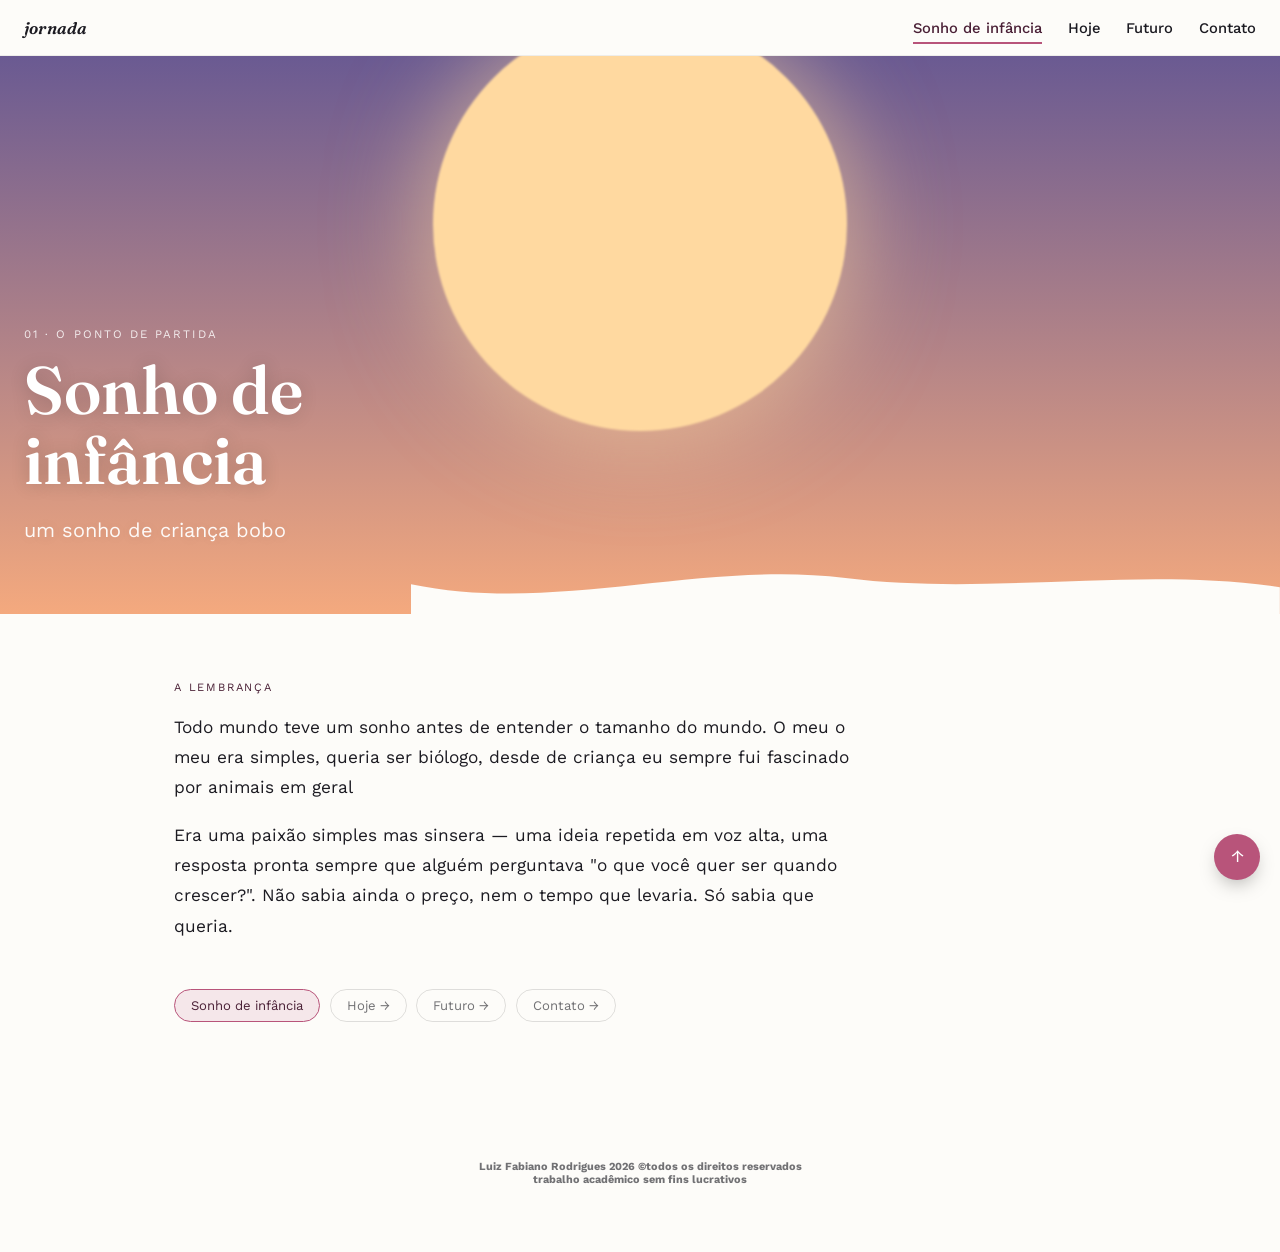
==== index.html @ 237b1c19 "Add files via upload" ====
<!DOCTYPE html>
<html lang="pt-BR">
<head>
<meta charset="UTF-8">
<meta name="viewport" content="width=device-width, initial-scale=1.0">
<title>Sonho de infância — Jornada</title>
<link rel="icon" type="image/jpg" href="img/sol.jpg">
<link rel="stylesheet" href="styles.css">
</head>
<body class="page-sonho">
<a class="skip-link" href="#conteudo">Pular para o conteúdo</a>

<nav class="menu" id="topo" aria-label="Navegação principal">
  <span class="menu__brand">jornada</span>
  <ul class="menu__links">
    <li><a href="index.html" aria-current="page">Sonho de infância</a></li>
    <li><a href="hoje.html">Hoje</a></li>
    <li><a href="futuro.html">Futuro</a></li>
    <li><a href="contato.html">Contato</a></li>
  </ul>
</nav>

<header class="horizon" id="horizon"> 
  <div class="horizon__glow" aria-hidden="true"></div>
  <div class="horizon__content">
    <p class="eyebrow">01 · O ponto de partida</p>
    <h1 class="title">Sonho de infância</h1>
    <p class="lede">um sonho de criança bobo</p>
  </div>
  <svg class="horizon__line" viewBox="0 0 1440 90" preserveAspectRatio="none" aria-hidden="true">
    <path d="M0,40 C240,90 480,0 720,30 C960,60 1200,10 1440,45 L1440,90 L0,90 Z"></path>
  </svg>
</header>

<main id="conteudo">
  <p class="section-label">A lembrança</p>
  <div class="prose">
    <p>Todo mundo teve um sonho antes de entender o tamanho do mundo. O meu o meu era simples, queria ser biólogo, desde de criança eu sempre fui fascinado por animais em geral</p>
    <p>Era uma paixão simples mas sinsera — uma ideia repetida em voz alta, uma resposta pronta sempre que alguém perguntava "o que você quer ser quando crescer?". Não sabia ainda o preço, nem o tempo que levaria. Só sabia que queria.</p>
    
  </div>

  <nav class="timeline-strip" aria-label="Linha do tempo">
    <a href="sonho-de-infancia.html" aria-current="page">Sonho de infância</a>
    <a href="hoje.html">Hoje →</a>
    <a href="futuro.html">Futuro →</a>
    <a href="contato.html">Contato →</a>
  </nav>
</main>

<footer><h5>Luiz Fabiano Rodrigues 2026 &copytodos os direitos reservados <br> trabalho acadêmico sem fins lucrativos</h5></footer>
<a href="#horizon" class="back-to-top" aria-label="Voltar ao topo">↑</a>
</body>
</html>
---- styles.css ----
@import url('https://fonts.googleapis.com/css2?family=Fraunces:ital,opsz,wght@0,9..144,400;0,9..144,600;1,9..144,500&family=Work+Sans:wght@400;500;600&display=swap');

:root{
  --ink: #1c1b22;
  --paper: #fdfcf9;
  --muted: rgba(28,27,34,0.62);
  --radius: 18px;
  --maxw: 980px;



  /* trocadas por cada body.page-* abaixo */
  --sky-top: #cfd8e3;
  --sky-bottom: #f5efe4;
  --sun: #f2c14e;
  --accent: #6f5aa8;
  --accent-ink: #2b2440;
}

html{
    scroll-behavior: smooth;
}

@view-transition{
    navigation:auto;
}

::view-transition-group(root){
    animation-duration: .5s;
}
/* -------- fases do dia -------- */
body.page-sonho{
  --sky-top: #6a5a92;
  --sky-bottom: #f4a97e;
  --sun: #ffd9a0;
  --accent: #b8547a;
  --accent-ink: #4a2036;
}
body.page-hoje{
  --sky-top: #3f8fd1;
  --sky-bottom: #bfe3f2;
  --sun: #ffde7a;
  --accent: #1c5b7a;
  --accent-ink: #0f3546;
}
body.page-futuro{
  --sky-top: #060a17;
  --sky-bottom: #1c2b4a;
  --sun: #f4f1de;
  --accent: #8fa6d6;
  --accent-ink: #dfe7f7;
}
body.page-contato{
  --sky-top: #10131c;
  --sky-bottom: #2a2116;
  --sun: #e8a33d;
  --accent: #e8a33d;
  --accent-ink: #fff3dd;
}

*{ box-sizing: border-box; }
html{ scroll-behavior: smooth; }

body{
  margin: 0;
  font-family: 'Work Sans', sans-serif;
  color: var(--ink);
  background: var(--paper);
  -webkit-font-smoothing: antialiased;
}

a{ color: inherit; }

.skip-link{
  position:absolute; left:-999px; top:auto;
}
.skip-link:focus{
  position:fixed; left:1rem; top:1rem; z-index:100;
  background:var(--paper); padding:.6rem 1rem; border-radius:8px;
}

/* -------- horizonte (elemento assinatura) -------- */
.horizon{
  position: relative;
  overflow: hidden;
  background: linear-gradient(180deg, var(--sky-top) 0%, var(--sky-bottom) 100%);
  min-height: 62vh;
  display: flex;
  align-items: flex-end;
}
.page-contato .horizon{ min-height: 46vh; }

.horizon__glow{
  position: absolute;
  width: 46vmin; height: 46vmin;
  border-radius: 50%;
  background: var(--sun);
  filter: blur(1px);
  box-shadow: 0 0 90px 10px color-mix(in srgb, var(--sun) 55%, transparent);
  top: 58%;
  left: 50%;
  transform: translate(-50%, -50%);
  transition: top 1.2s ease, opacity 1.2s ease;
}
.page-sonho .horizon__glow{ top: 30%; }
.page-hoje .horizon__glow{ top: 14%; }
.page-futuro .horizon__glow{ width: 6vmin; height: 6vmin; top: 18%; left: 70%; box-shadow: 0 0 30px 4px color-mix(in srgb, var(--sun) 60%, transparent); }

.horizon__stars{ position:absolute; inset:0; opacity:0; transition: opacity 1.2s ease; }
.page-futuro .horizon__stars,
.page-contato .horizon__stars{ opacity: 1; }

.horizon__line{
  position: relative;
  width: 100%;
  display: block;
  fill: var(--paper);
}

.horizon__content{
  position: relative;
  z-index: 2;
  max-width: var(--maxw);
  margin: 0 auto;
  padding: 6.5rem 1.5rem 3rem;
  color: var(--paper);
}
.page-hoje .horizon__content,
.page-sonho .horizon__content{ color: #fff; text-shadow: 0 1px 18px rgba(0,0,0,.18); }

.eyebrow{
  font-family: 'Work Sans', sans-serif;
  letter-spacing: .18em;
  text-transform: uppercase;
  font-size: .72rem;
  opacity: .85;
  margin: 0 0 .9rem;
}

h1.title{
  font-family: 'Fraunces', serif;
  font-weight: 600;
  font-size: clamp(2.4rem, 6vw, 4.2rem);
  line-height: 1.04;
  margin: 0 0 1rem;
}

.lede{
  font-size: clamp(1.05rem, 1.6vw, 1.25rem);
  max-width: 46ch;
  line-height: 1.55;
  opacity: .95;
}

/* -------- navegação -------- */
nav.menu{
  position: sticky;
  top: 0;
  z-index: 10;
  display: flex;
  align-items: center;
  justify-content: space-between;
  gap: 1rem;
  padding: 1.1rem 1.5rem;
  background: color-mix(in srgb, var(--paper) 88%, transparent);
  backdrop-filter: blur(10px);
  border-bottom: 1px solid rgba(0,0,0,.06);
  flex-wrap: wrap;
}
.menu__brand{
  font-family: 'Fraunces', serif;
  font-weight: 600;
  font-style: italic;
  font-size: 1.05rem;
  letter-spacing: .01em;
}
.menu__links{
  list-style: none;
  display: flex;
  gap: 1.6rem;
  margin: 0;
  padding: 0;
  flex-wrap: wrap;
}
.menu__links a{
  text-decoration: none;
  font-size: .92rem;
  font-weight: 500;
  color: var(--ink);
  position: relative;
  padding: .3rem 0;
}
.menu__links a::after{
  content: "";
  position: absolute;
  left: 0; right: 100%;
  bottom: -2px;
  height: 2px;
  background: var(--accent);
  transition: right .25s ease;
}
.menu__links a:hover::after{ right: 0; }
.menu__links a[aria-current="page"]{ color: var(--accent-ink); }
.menu__links a[aria-current="page"]::after{ right: 0; }

/* -------- corpo das páginas -------- */
main{
  max-width: var(--maxw);
  margin: 0 auto;
  padding: 3.5rem 1.5rem 5rem;
}

.section-label{
  font-family: 'Work Sans', sans-serif;
  text-transform: uppercase;
  letter-spacing: .16em;
  font-size: .7rem;
  color: var(--accent-ink);
  margin-bottom: .8rem;
}

.prose{
  font-size: 1.08rem;
  line-height: 1.75;
  max-width: 62ch;
  color: var(--ink);
}
.prose p + p{ margin-top: 1.1rem; }

.timeline-strip{
  display: flex;
  gap: .6rem;
  margin: 3rem 0 0;
  flex-wrap: wrap;
}
.timeline-strip a{
  text-decoration: none;
  font-size: .82rem;
  padding: .5rem 1rem;
  border-radius: 999px;
  border: 1px solid rgba(0,0,0,.12);
  color: var(--muted);
}
.timeline-strip a[aria-current="page"]{
  border-color: var(--accent);
  color: var(--accent-ink);
  background: color-mix(in srgb, var(--accent) 12%, transparent);
}

footer{
  text-align: center;
  padding: 2.5rem 1.5rem 3rem;
  font-size: .82rem;
  color: var(--muted);
}

/* -------- contato -------- */
.contact-form-wrap{
  max-width: 560px;
}
@media (max-width: 760px){
  .horizon__content{ padding-top: 4.5rem; }
  nav.menu{ justify-content: center; text-align:center; }
}

.field{
  display: flex;
  flex-direction: column;
  gap: .4rem;
  margin-bottom: 1.25rem;
}
.field label{
  font-size: .82rem;
  font-weight: 500;
  color: var(--muted);
}
.field input,
.field textarea,
.field select{
  font-family: 'Work Sans', sans-serif;
  font-size: 1rem;
  padding: .75rem .9rem;
  border-radius: 10px;
  border: 1px solid rgba(0,0,0,.16);
  background: var(--paper);
  color: var(--ink);
  resize: none;
}
.field input:focus,
.field textarea:focus,
.field select:focus{
  outline: 2px solid var(--accent);
  outline-offset: 1px;
}
.field.has-error input,
.field.has-error textarea,
.field.has-error select{ border-color: #c74b3a; }
.field__optional{
  font-weight: 400;
  color: var(--muted);
  font-size: .82rem;
}
.field__error{
  font-size: .78rem;
  color: #c74b3a;
  min-height: 1em;
}

.btn{
  font-family: 'Work Sans', sans-serif;
  font-weight: 600;
  font-size: .95rem;
  padding: .85rem 1.6rem;
  border-radius: 999px;
  border: none;
  background: var(--accent);
  color: #fff;
  cursor: pointer;
  transition: transform .15s ease, box-shadow .15s ease;
}
.btn:hover{ transform: translateY(-1px); box-shadow: 0 8px 18px -8px var(--accent); }
.btn:disabled{ opacity: .6; cursor: progress; transform:none; box-shadow:none; }

.btn--ghost{
  background: transparent;
  color: var(--accent);
  border: 1.5px solid var(--accent);
  font-weight: 600;
  margin-left: .6rem;
}
.btn--ghost:hover{ box-shadow: none; background: color-mix(in srgb, var(--accent) 12%, transparent); }

.form-status{
  margin-top: 1rem;
  font-size: .9rem;
  min-height: 1.4em;
}
.form-status[data-state="success"]{ color: #2e7d4f; }
.form-status[data-state="error"]{ color: #c74b3a; }

/* -------- âncora / voltar ao topo -------- */
.back-to-top{
  position: fixed;
  right: 1.25rem;
  bottom: 1.25rem;
  z-index: 20;
  width: 46px;
  height: 46px;
  display: flex;
  align-items: center;
  justify-content: center;
  border-radius: 50%;
  background: var(--accent);
  color: #fff;
  text-decoration: none;
  font-size: 1.1rem;
  line-height: 1;
  box-shadow: 0 8px 20px -6px rgba(0,0,0,.35);
  transition: transform .15s ease, box-shadow .15s ease;
}
.back-to-top:hover{
  transform: translateY(-2px);
  box-shadow: 0 10px 24px -6px rgba(0,0,0,.4);
}
.back-to-top:focus-visible{
  outline: 2px solid var(--accent);
  outline-offset: 3px;
}

@media (prefers-reduced-motion: reduce){
  *{ transition: none !important; animation: none !important; }
}
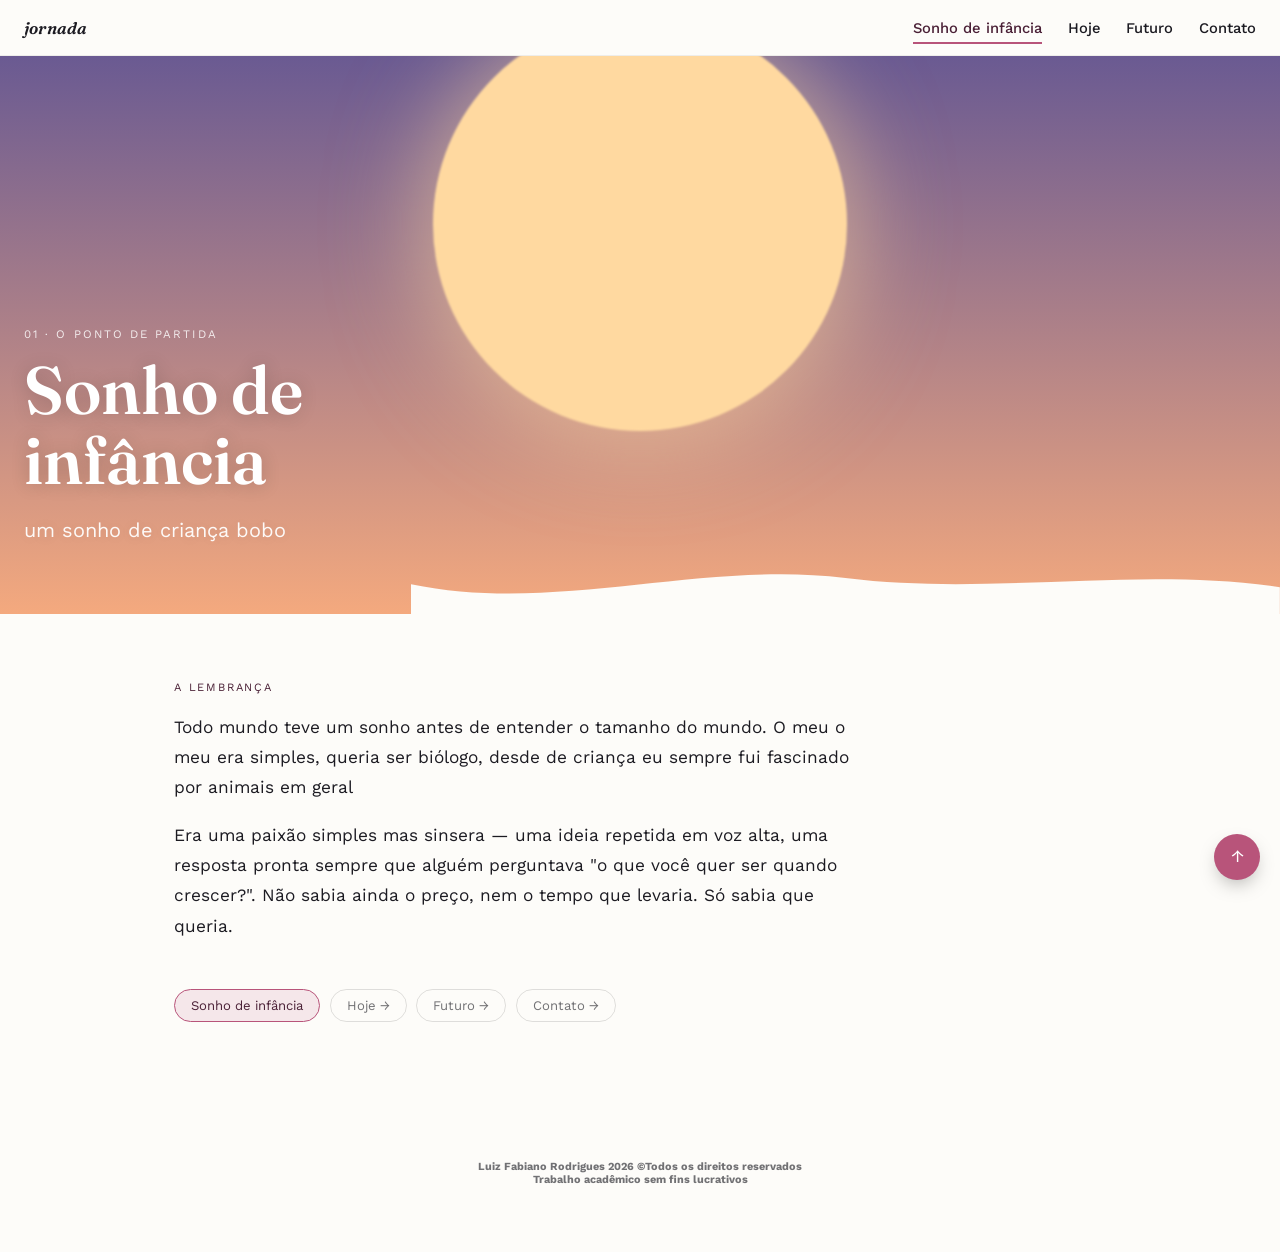
==== commit f2be474a: "Update index.html" ====
--- a/index.html
+++ b/index.html
@@ -48,7 +48,7 @@
   </nav>
 </main>
 
-<footer><h5>Luiz Fabiano Rodrigues 2026 &copytodos os direitos reservados <br> trabalho acadêmico sem fins lucrativos</h5></footer>
+<footer><h5>Luiz Fabiano Rodrigues 2026 &copyTodos os direitos reservados <br> Trabalho acadêmico sem fins lucrativos</h5></footer>
 <a href="#horizon" class="back-to-top" aria-label="Voltar ao topo">↑</a>
 </body>
-</html>+</html>
